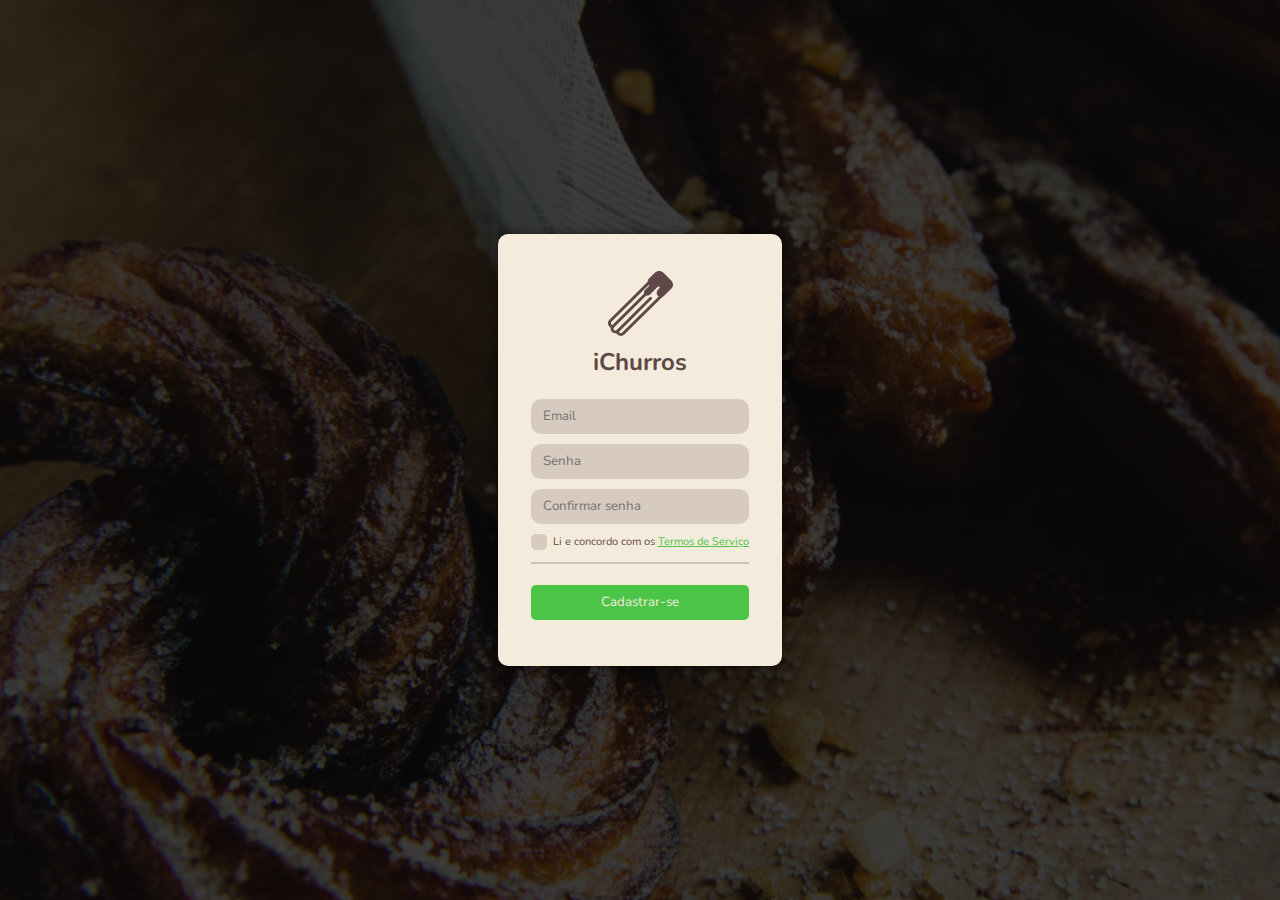
==== index.html @ eda5c3a8 "Refactoring background image css settings" ====
<!DOCTYPE html>
<html lang="en">
    <head>
        <meta charset="UTF-8">
        <meta http-equiv="X-UA-Compatible" content="IE=edge">
        <meta name="viewport" content="width=device-width, initial-scale=1.0">

        <link rel="stylesheet" href=".\styles\main.css">

        <link rel="preconnect" href="https://fonts.googleapis.com">
        <link rel="preconnect" href="https://fonts.gstatic.com" crossorigin>
        <link href="https://fonts.googleapis.com/css2?family=Nunito:wght@400;700&display=swap" rel="stylesheet">

        <title>iChurros</title>
    </head>

    <body>
            <div class="containerOutward">
                <div id="container">
                    <div class="containerInner">
                        <div class="logo">
                            <img src=".\src\logo.svg" alt="iChurros Logo">
                            <h1 class="iChurros">iChurros</h1>
                        </div>
                        <form action="">
                            <div class="form">
                                    <input type="email" name="email" placeholder="Email" tabindex="1" required>
                                    <input type="password" name="senha" placeholder="Senha" tabindex="2" required>
                                    <input type="password" name="confirmar senha" placeholder="Confirmar senha" tabindex="3" required>
                
                                <div class="termos_servicos">
                                    <input
                                        class="checkbox"
                                        title="checkbox"
                                        type="checkbox"
                                        checked="checked"
                                        required
                                        tabindex="4"
                                    >
                                    <span>
                                        Li e concordo com os 
                                        <a href="https://www.youtube.com/watch?v=dQw4w9WgXcQ">Termos de Serviço</a>
                                    </span>
                                </div>
                
                                <hr class="line">
                
                                <button  class="button_submit" type="submit" tabindex="5">Cadastrar-se</button>
                            </div>
                        </form>
                    </div>
                </div>
            </div>
    </body>
</html>
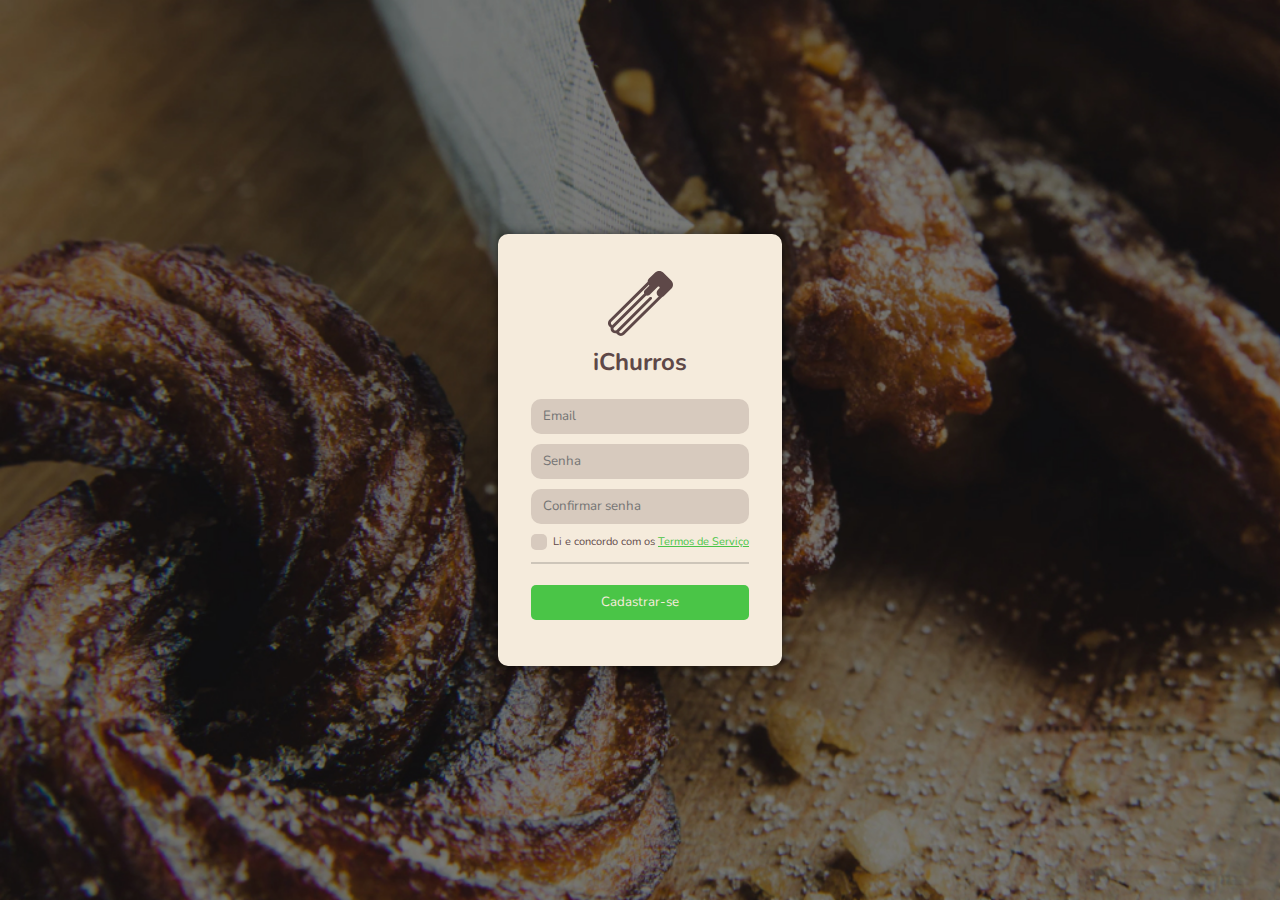
==== commit f3518f5e: "Update main.css" ====
--- a/index.html
+++ b/index.html
@@ -6,10 +6,14 @@
         <meta name="viewport" content="width=device-width, initial-scale=1.0">
 
         <link rel="stylesheet" href=".\styles\main.css">
+        <link rel="stylesheet" href=".\styles\register.css">
 
+        <!-- Fontes Nunito 400 e 700 bold -->
         <link rel="preconnect" href="https://fonts.googleapis.com">
         <link rel="preconnect" href="https://fonts.gstatic.com" crossorigin>
         <link href="https://fonts.googleapis.com/css2?family=Nunito:wght@400;700&display=swap" rel="stylesheet">
+        <!-- Favicon -->
+        <link rel="icon" href=".\src\logo.svg">
 
         <title>iChurros</title>
     </head>
@@ -22,7 +26,8 @@
                             <img src=".\src\logo.svg" alt="iChurros Logo">
                             <h1 class="iChurros">iChurros</h1>
                         </div>
-                        <form action="">
+                        
+                        <form action="" method="post">
                             <div class="form">
                                     <input type="email" name="email" placeholder="Email" tabindex="1" required>
                                     <input type="password" name="senha" placeholder="Senha" tabindex="2" required>
@@ -33,7 +38,6 @@
                                         class="checkbox"
                                         title="checkbox"
                                         type="checkbox"
-                                        checked="checked"
                                         required
                                         tabindex="4"
                                     >
@@ -45,11 +49,12 @@
                 
                                 <hr class="line">
                 
-                                <button  class="button_submit" type="submit" tabindex="5">Cadastrar-se</button>
+                                <button  class="button_submit" type="submit" href="\confirmation.html" tabindex="5">Cadastrar-se</button>
                             </div>
                         </form>
                     </div>
                 </div>
             </div>
+            <script src=".\main.js"></script>
     </body>
 </html>
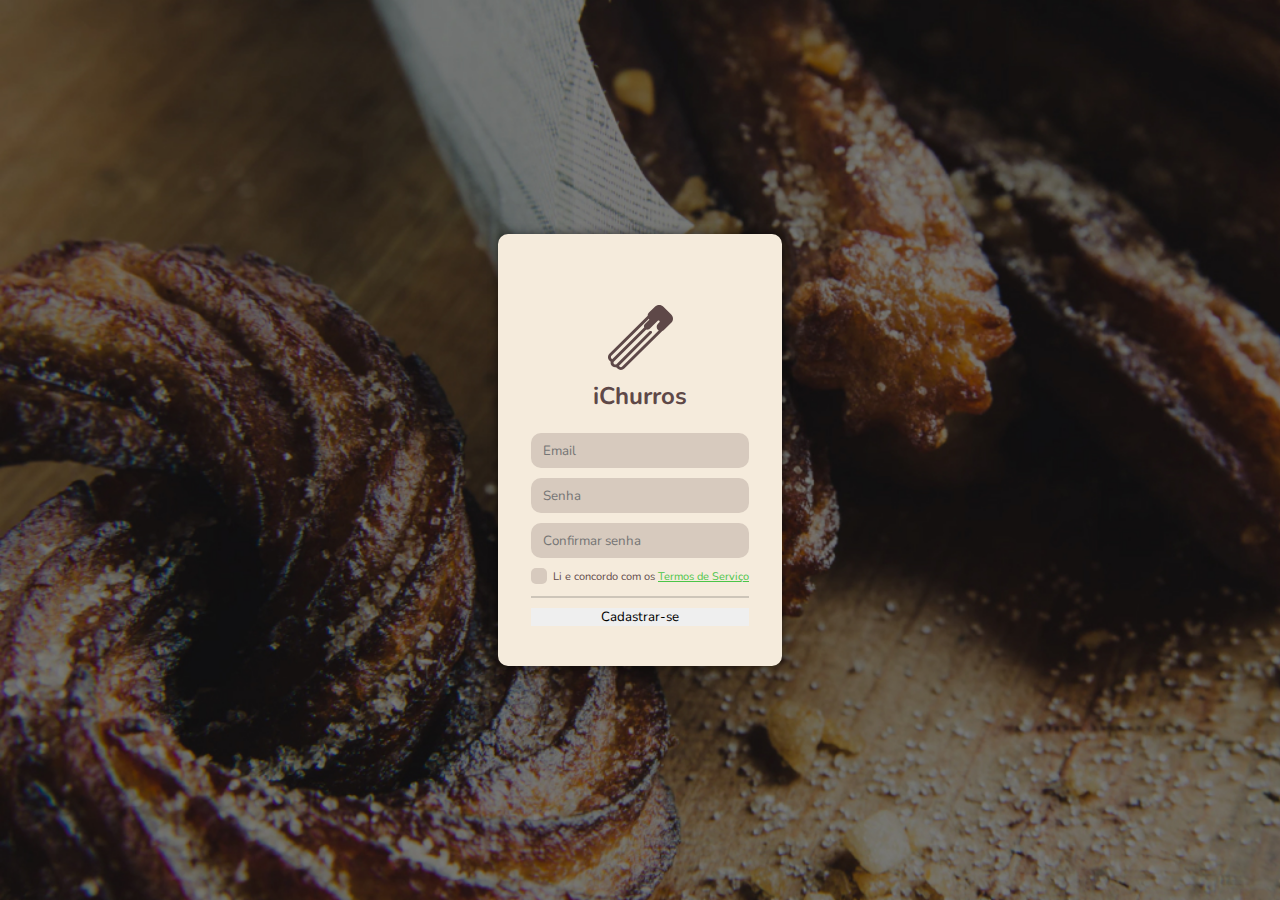
==== commit 40747d0e: "Update div names" ====
--- a/index.html
+++ b/index.html
@@ -19,9 +19,9 @@
     </head>
 
     <body>
-            <div class="containerOutward">
+            <div class="outwardContainer">
                 <div id="container">
-                    <div class="containerInner">
+                    <div class="innerContainer">
                         <div class="logo">
                             <img src=".\src\logo.svg" alt="iChurros Logo">
                             <h1 class="iChurros">iChurros</h1>
@@ -29,16 +29,15 @@
                         
                         <form action="" method="post">
                             <div class="form">
-                                    <input type="email" name="email" placeholder="Email" tabindex="1" required>
-                                    <input type="password" name="senha" placeholder="Senha" tabindex="2" required>
-                                    <input type="password" name="confirmar senha" placeholder="Confirmar senha" tabindex="3" required>
+                                    <input type="email" name="email" placeholder="Email" tabindex="1">
+                                    <input type="password" name="senha" placeholder="Senha" tabindex="2">
+                                    <input type="password" name="confirmar senha" placeholder="Confirmar senha" tabindex="3">
                 
                                 <div class="termos_servicos">
                                     <input
                                         class="checkbox"
                                         title="checkbox"
                                         type="checkbox"
-                                        required
                                         tabindex="4"
                                     >
                                     <span>
@@ -49,7 +48,7 @@
                 
                                 <hr class="line">
                 
-                                <button  class="button_submit" type="submit" href="\confirmation.html" tabindex="5">Cadastrar-se</button>
+                                <button  class="buttonSubmit" type="submit" href="\confirmation.html" tabindex="5">Cadastrar-se</button>
                             </div>
                         </form>
                     </div>
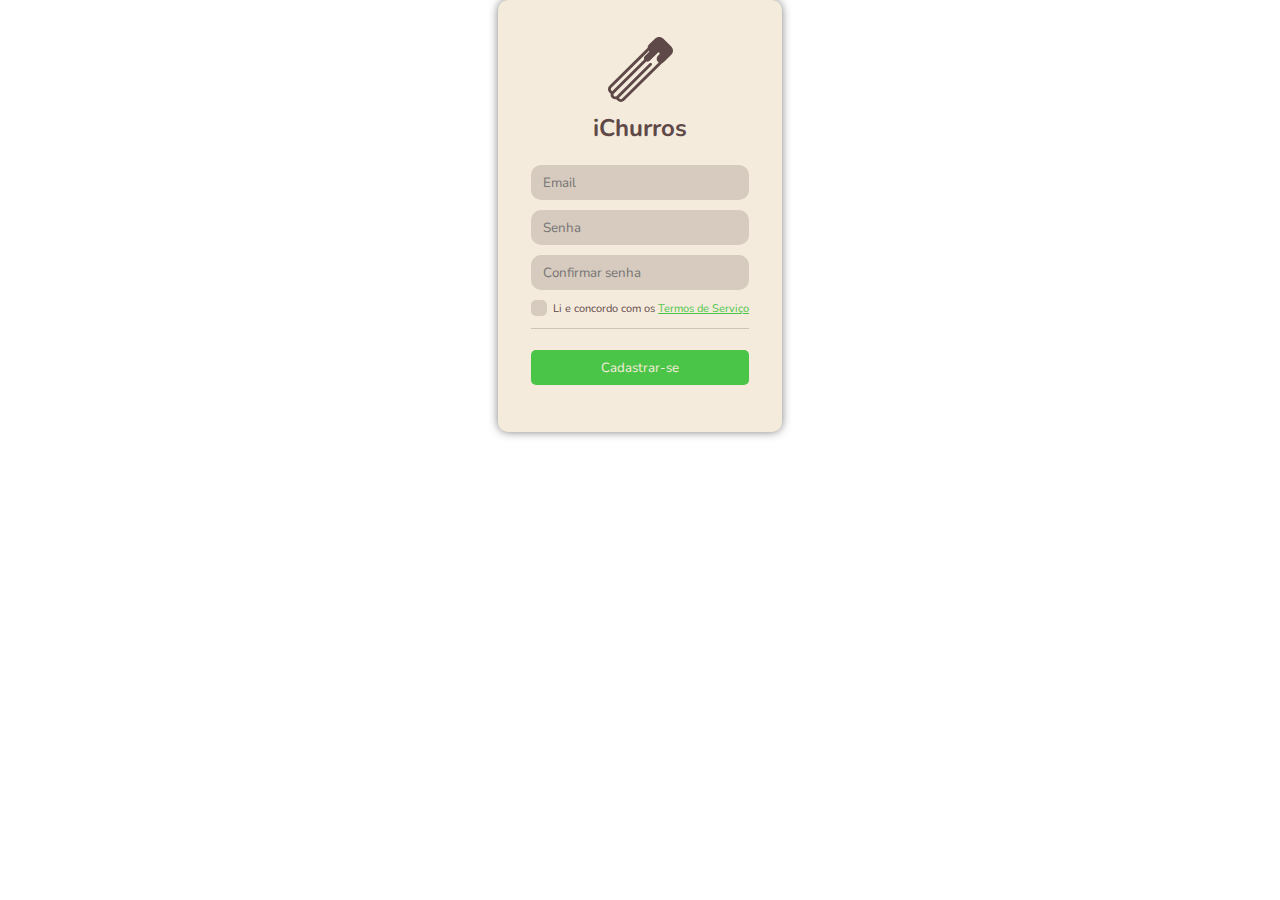
==== commit 234100ba: "Js validation" ====
--- a/index.html
+++ b/index.html
@@ -19,23 +19,26 @@
     </head>
 
     <body>
-            <div class="outwardContainer">
+            <div class="containerOutward">
                 <div id="container">
-                    <div class="innerContainer">
+                    <div class="containerInner">
                         <div class="logo">
                             <img src=".\src\logo.svg" alt="iChurros Logo">
                             <h1 class="iChurros">iChurros</h1>
                         </div>
                         
-                        <form action="" method="post">
-                            <div class="form">
-                                    <input type="email" name="email" placeholder="Email" tabindex="1">
-                                    <input type="password" name="senha" placeholder="Senha" tabindex="2">
-                                    <input type="password" name="confirmar senha" placeholder="Confirmar senha" tabindex="3">
+                        <form action="" id="form" > <!-- method="get"-->
+                            <div class="form" id="form-control">
+                                    <input type="email" id="email" name="email" placeholder="Email" tabindex="1">
+                                    <span class="error"></span>
+                                    <input type="password" id="password" minlenght="8" placeholdername="senha" placeholder="Senha" tabindex="2">
+                                    <span class="error"></span>
+                                    <input type="password" id="confirmPassword" name="confirmar senha" placeholder="Confirmar senha" tabindex="3">
+                                    <span class="error"></span>
                 
                                 <div class="termos_servicos">
                                     <input
-                                        class="checkbox"
+                                        id="checkbox"
                                         title="checkbox"
                                         type="checkbox"
                                         tabindex="4"
@@ -48,12 +51,12 @@
                 
                                 <hr class="line">
                 
-                                <button  class="buttonSubmit" type="submit" href="\confirmation.html" tabindex="5">Cadastrar-se</button>
+                                <button  class="button_submit" type="submit" tabindex="5">Cadastrar-se</button>
                             </div>
                         </form>
                     </div>
                 </div>
             </div>
-            <script src=".\main.js"></script>
+            <script src=".\main.js" defer></script>
     </body>
 </html>
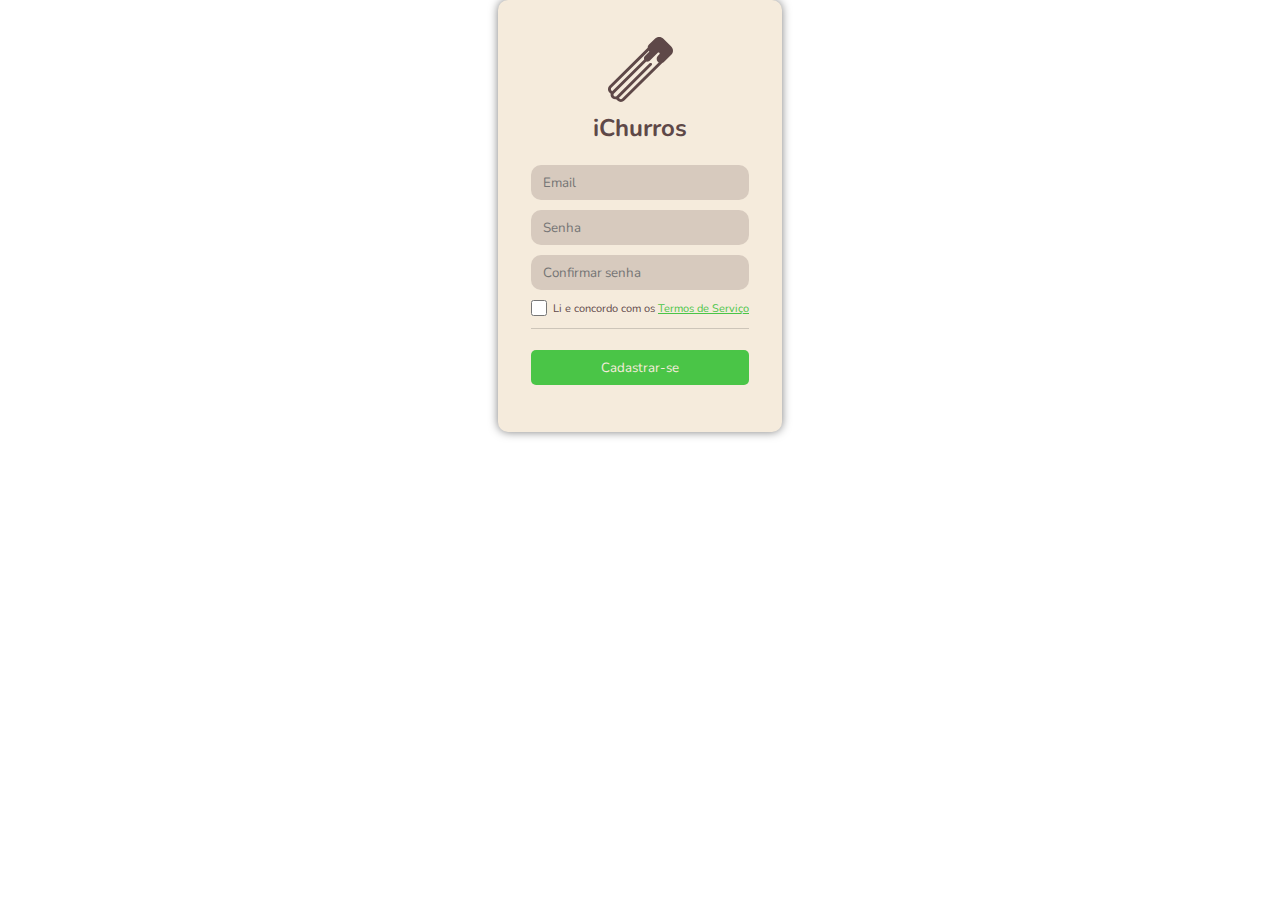
==== commit 54b2cbf8: "Update JS Validations" ====
--- a/index.html
+++ b/index.html
@@ -30,13 +30,10 @@
                         <form action="" id="form" > <!-- method="get"-->
                             <div class="form" id="form-control">
                                     <input type="email" id="email" name="email" placeholder="Email" tabindex="1">
-                                    <span class="error"></span>
                                     <input type="password" id="password" minlenght="8" placeholdername="senha" placeholder="Senha" tabindex="2">
-                                    <span class="error"></span>
                                     <input type="password" id="confirmPassword" name="confirmar senha" placeholder="Confirmar senha" tabindex="3">
-                                    <span class="error"></span>
                 
-                                <div class="termos_servicos">
+                                <div class="termosServicos">
                                     <input
                                         id="checkbox"
                                         title="checkbox"
@@ -50,6 +47,7 @@
                                 </div>
                 
                                 <hr class="line">
+                                <span id="error"></span>
                 
                                 <button  class="button_submit" type="submit" tabindex="5">Cadastrar-se</button>
                             </div>
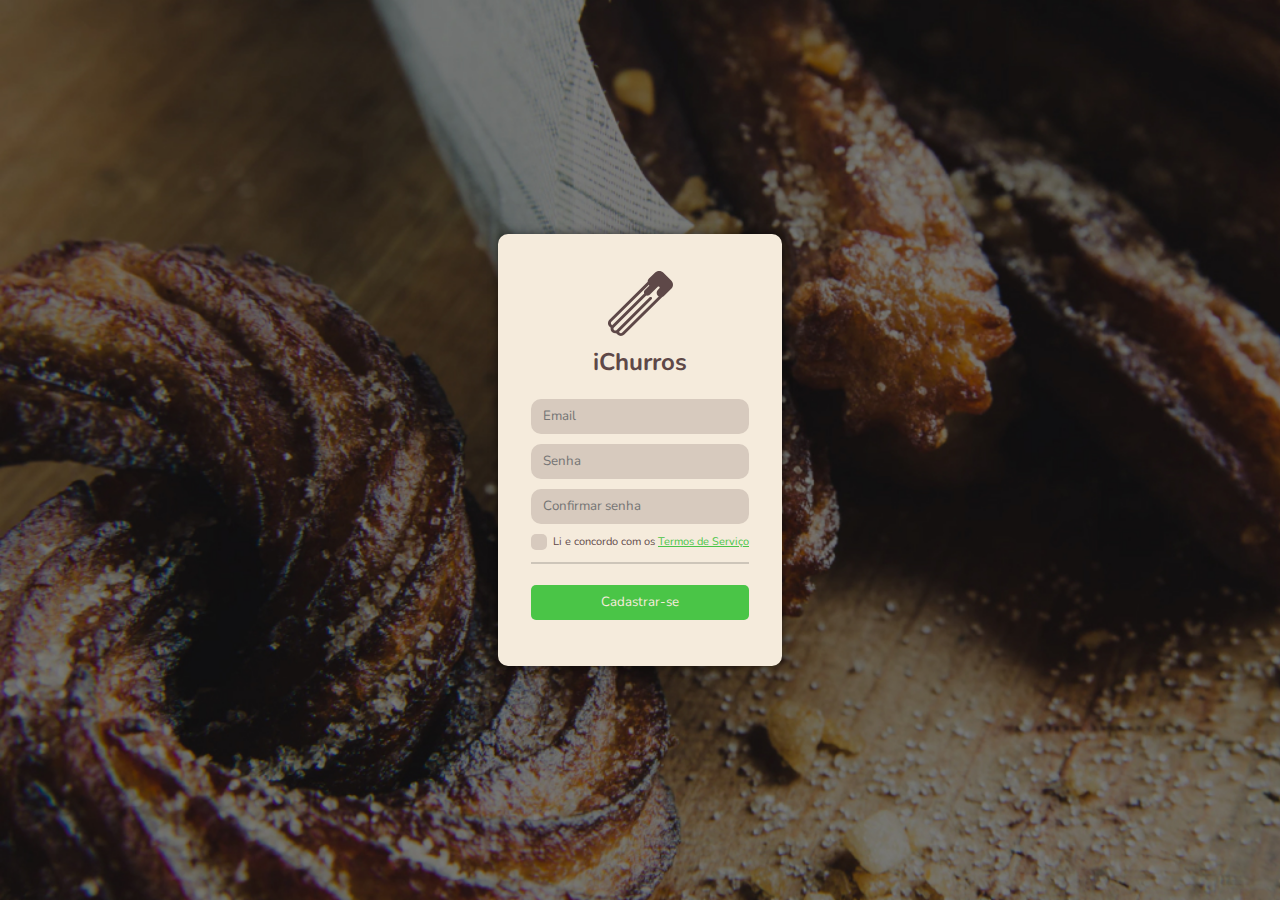
==== commit 01d87947: "FUNCIONOU" ====
--- a/index.html
+++ b/index.html
@@ -19,42 +19,42 @@
     </head>
 
     <body>
-            <div class="containerOutward">
-                <div id="container">
-                    <div class="containerInner">
-                        <div class="logo">
-                            <img src=".\src\logo.svg" alt="iChurros Logo">
-                            <h1 class="iChurros">iChurros</h1>
+        <div class="containerOutward">
+            <div id="container">
+                <div class="containerInner">
+                    <div class="logo">
+                        <img src=".\src\logo.svg" alt="iChurros Logo">
+                        <h1 class="iChurros">iChurros</h1>
+                    </div>
+                    
+                    <form action="" id="form" > <!-- method="get"-->
+                        <div class="form" id="form-control">
+                                <input type="email" id="email"placeholder="Email" tabindex="1">
+                                <input type="password" id="password" minlenght="8" placeholder="Senha" tabindex="2">
+                                <input type="password" id="confirmPassword" placeholder="Confirmar senha" tabindex="3">
+            
+                            <div class="termosServicos">
+                                <input
+                                    id="checkbox"
+                                    title="checkbox"
+                                    type="checkbox"
+                                    tabindex="4"
+                                >
+                                <span>
+                                    Li e concordo com os 
+                                    <a href="https://www.youtube.com/watch?v=dQw4w9WgXcQ">Termos de Serviço</a>
+                                </span>
+                            </div>
+            
+                            <hr class="line">
+                            <span id="error"></span>
+            
+                            <button  class="button_submit" type="submit" tabindex="5">Cadastrar-se</button>
                         </div>
-                        
-                        <form action="" id="form" > <!-- method="get"-->
-                            <div class="form" id="form-control">
-                                    <input type="email" id="email" name="email" placeholder="Email" tabindex="1">
-                                    <input type="password" id="password" minlenght="8" placeholdername="senha" placeholder="Senha" tabindex="2">
-                                    <input type="password" id="confirmPassword" name="confirmar senha" placeholder="Confirmar senha" tabindex="3">
-                
-                                <div class="termosServicos">
-                                    <input
-                                        id="checkbox"
-                                        title="checkbox"
-                                        type="checkbox"
-                                        tabindex="4"
-                                    >
-                                    <span>
-                                        Li e concordo com os 
-                                        <a href="https://www.youtube.com/watch?v=dQw4w9WgXcQ">Termos de Serviço</a>
-                                    </span>
-                                </div>
-                
-                                <hr class="line">
-                                <span id="error"></span>
-                
-                                <button  class="button_submit" type="submit" tabindex="5">Cadastrar-se</button>
-                            </div>
-                        </form>
-                    </div>
+                    </form>
                 </div>
             </div>
+        </div>
             <script src=".\main.js" defer></script>
     </body>
 </html>
